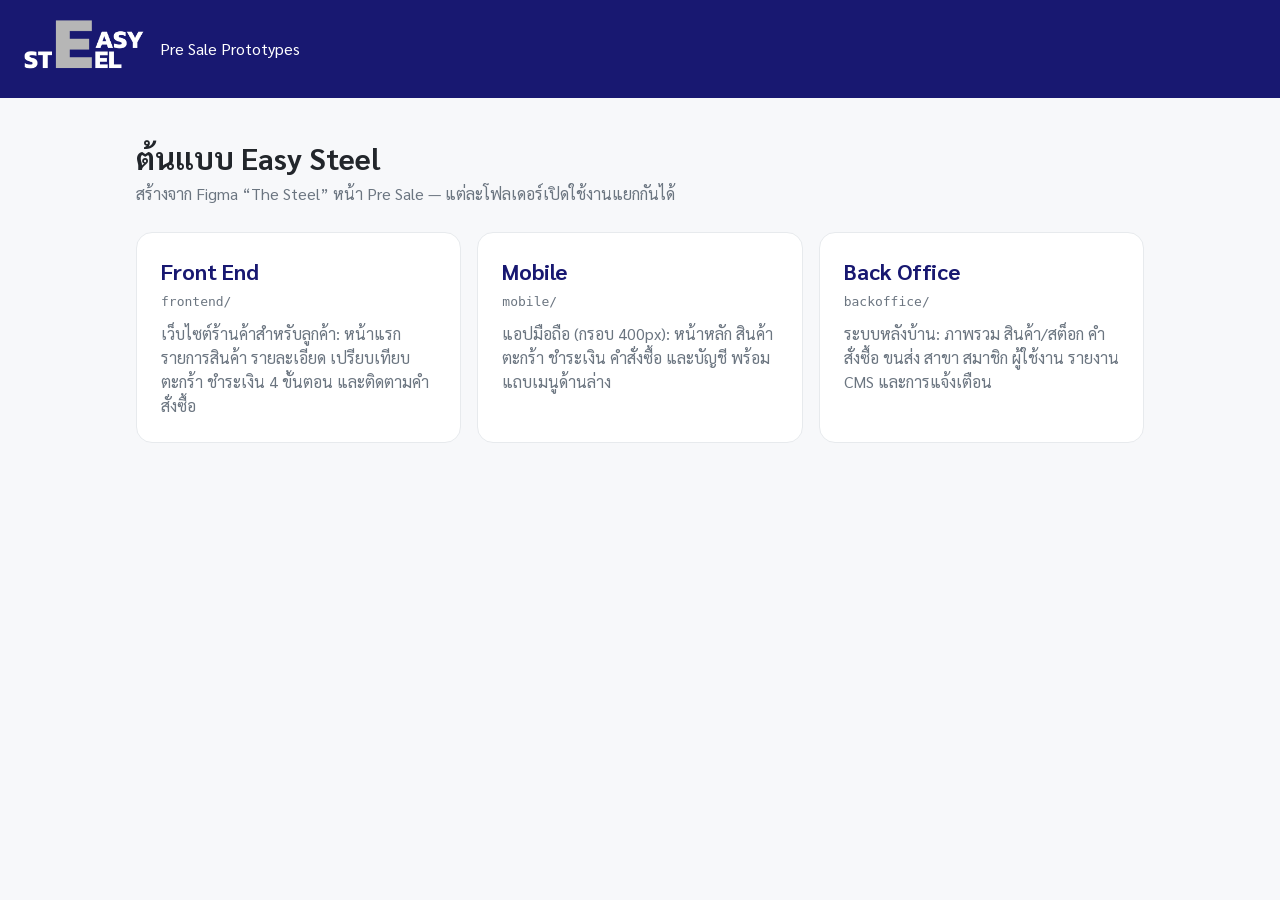
==== index.html @ 2b3379d9 "Add The Steel prototypes: back office, front end, mobile Clickable HTML/CSS/JS prototypes built from" ====
<!doctype html>
<html lang="th">
<head>
  <meta charset="utf-8">
  <meta name="viewport" content="width=device-width, initial-scale=1">
  <title>Easy Steel Prototypes</title>
  <link href="https://fonts.googleapis.com/css2?family=Sarabun:wght@400;600;700&display=swap" rel="stylesheet">
  <style>
    :root { --primary: #181871; --muted: #6b7580; --border: #e7eaed; --bg: #f7f8fa; }
    * { box-sizing: border-box; }
    body { margin: 0; font-family: 'Sarabun', system-ui, sans-serif; background: var(--bg); color: #22262b; }
    header { background: var(--primary); color: #fff; padding: 20px 24px; display: flex; align-items: center; gap: 16px; }
    header img { width: 120px; }
    main { max-width: 1040px; margin: 0 auto; padding: 40px 16px; }
    h1 { font-size: 30px; margin: 0 0 6px; }
    p.lead { color: var(--muted); margin: 0 0 28px; }
    .grid { display: grid; grid-template-columns: repeat(3, 1fr); gap: 16px; }
    a.card { background: #fff; border: 1px solid var(--border); border-radius: 16px; padding: 24px; text-decoration: none; color: inherit; transition: transform .15s, box-shadow .15s; display: block; }
    a.card:hover { transform: translateY(-2px); box-shadow: 0 12px 28px rgba(24,24,113,.12); }
    .card b { color: var(--primary); font-size: 22px; display: block; margin-bottom: 4px; }
    .card code { font-size: 13px; color: var(--muted); }
    .card p { color: var(--muted); line-height: 1.5; margin: 12px 0 0; }
    @media (max-width: 760px) { .grid { grid-template-columns: 1fr; } }
  </style>
</head>
<body>
  <header><img src="frontend/assets/logo.png" alt="Easy Steel"><span>Pre Sale Prototypes</span></header>
  <main>
    <h1>ต้นแบบ Easy Steel</h1>
    <p class="lead">สร้างจาก Figma “The Steel” หน้า Pre Sale — แต่ละโฟลเดอร์เปิดใช้งานแยกกันได้</p>
    <div class="grid">
      <a class="card" href="frontend/index.html"><b>Front End</b><code>frontend/</code><p>เว็บไซต์ร้านค้าสำหรับลูกค้า: หน้าแรก รายการสินค้า รายละเอียด เปรียบเทียบ ตะกร้า ชำระเงิน 4 ขั้นตอน และติดตามคำสั่งซื้อ</p></a>
      <a class="card" href="mobile/index.html"><b>Mobile</b><code>mobile/</code><p>แอปมือถือ (กรอบ 400px): หน้าหลัก สินค้า ตะกร้า ชำระเงิน คำสั่งซื้อ และบัญชี พร้อมแถบเมนูด้านล่าง</p></a>
      <a class="card" href="backoffice/index.html"><b>Back Office</b><code>backoffice/</code><p>ระบบหลังบ้าน: ภาพรวม สินค้า/สต็อก คำสั่งซื้อ ขนส่ง สาขา สมาชิก ผู้ใช้งาน รายงาน CMS และการแจ้งเตือน</p></a>
    </div>
  </main>
</body>
</html>
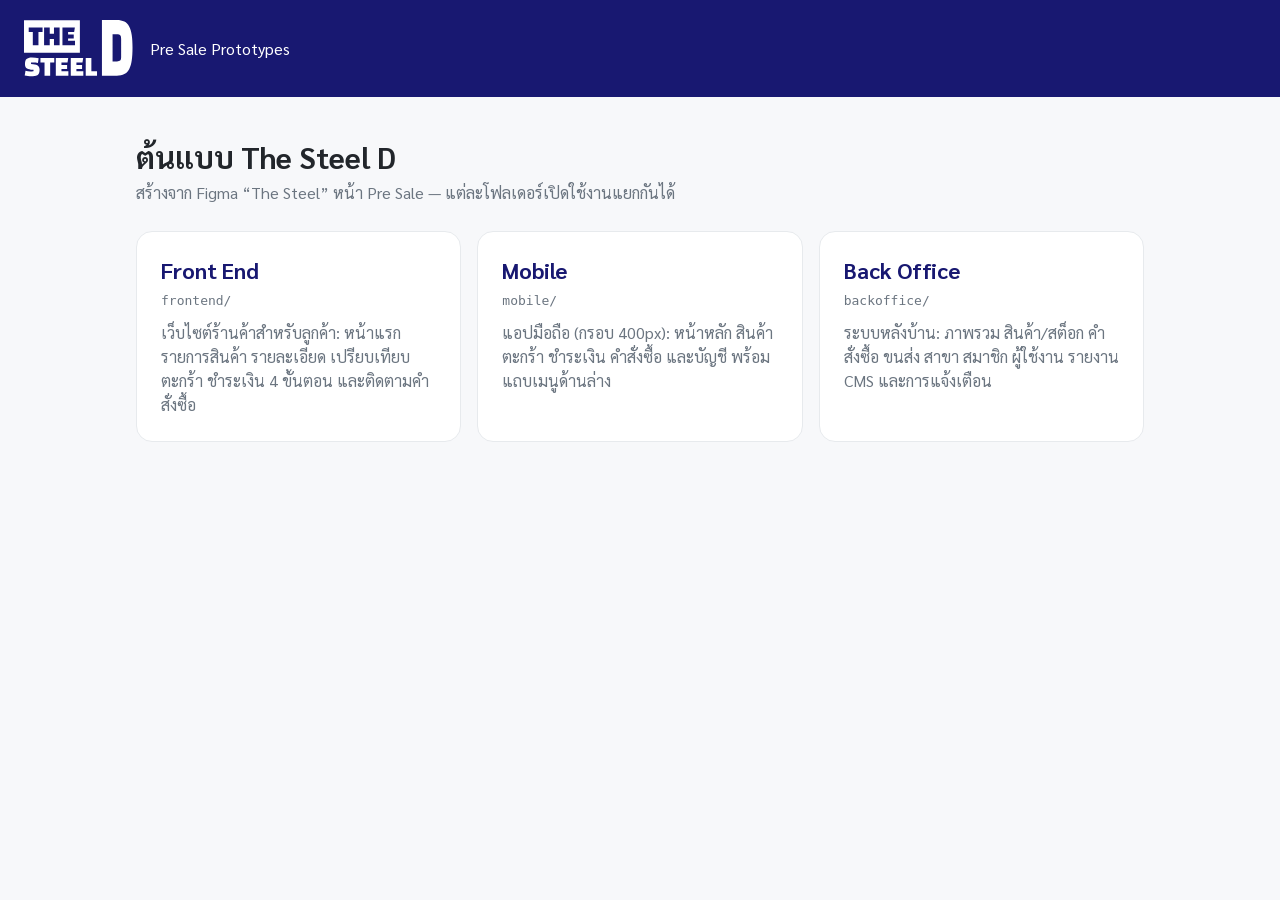
==== commit e6064f83: "Change logo" ====
--- a/index.html
+++ b/index.html
@@ -3,14 +3,14 @@
 <head>
   <meta charset="utf-8">
   <meta name="viewport" content="width=device-width, initial-scale=1">
-  <title>Easy Steel Prototypes</title>
+  <title>The Steel D Prototypes</title>
   <link href="https://fonts.googleapis.com/css2?family=Sarabun:wght@400;600;700&display=swap" rel="stylesheet">
   <style>
     :root { --primary: #181871; --muted: #6b7580; --border: #e7eaed; --bg: #f7f8fa; }
     * { box-sizing: border-box; }
     body { margin: 0; font-family: 'Sarabun', system-ui, sans-serif; background: var(--bg); color: #22262b; }
     header { background: var(--primary); color: #fff; padding: 20px 24px; display: flex; align-items: center; gap: 16px; }
-    header img { width: 120px; }
+    header img { width: 110px; }
     main { max-width: 1040px; margin: 0 auto; padding: 40px 16px; }
     h1 { font-size: 30px; margin: 0 0 6px; }
     p.lead { color: var(--muted); margin: 0 0 28px; }
@@ -24,9 +24,9 @@
   </style>
 </head>
 <body>
-  <header><img src="frontend/assets/logo.png" alt="Easy Steel"><span>Pre Sale Prototypes</span></header>
+  <header><img src="frontend/assets/logo.svg" alt="The Steel D"><span>Pre Sale Prototypes</span></header>
   <main>
-    <h1>ต้นแบบ Easy Steel</h1>
+    <h1>ต้นแบบ The Steel D</h1>
     <p class="lead">สร้างจาก Figma “The Steel” หน้า Pre Sale — แต่ละโฟลเดอร์เปิดใช้งานแยกกันได้</p>
     <div class="grid">
       <a class="card" href="frontend/index.html"><b>Front End</b><code>frontend/</code><p>เว็บไซต์ร้านค้าสำหรับลูกค้า: หน้าแรก รายการสินค้า รายละเอียด เปรียบเทียบ ตะกร้า ชำระเงิน 4 ขั้นตอน และติดตามคำสั่งซื้อ</p></a>
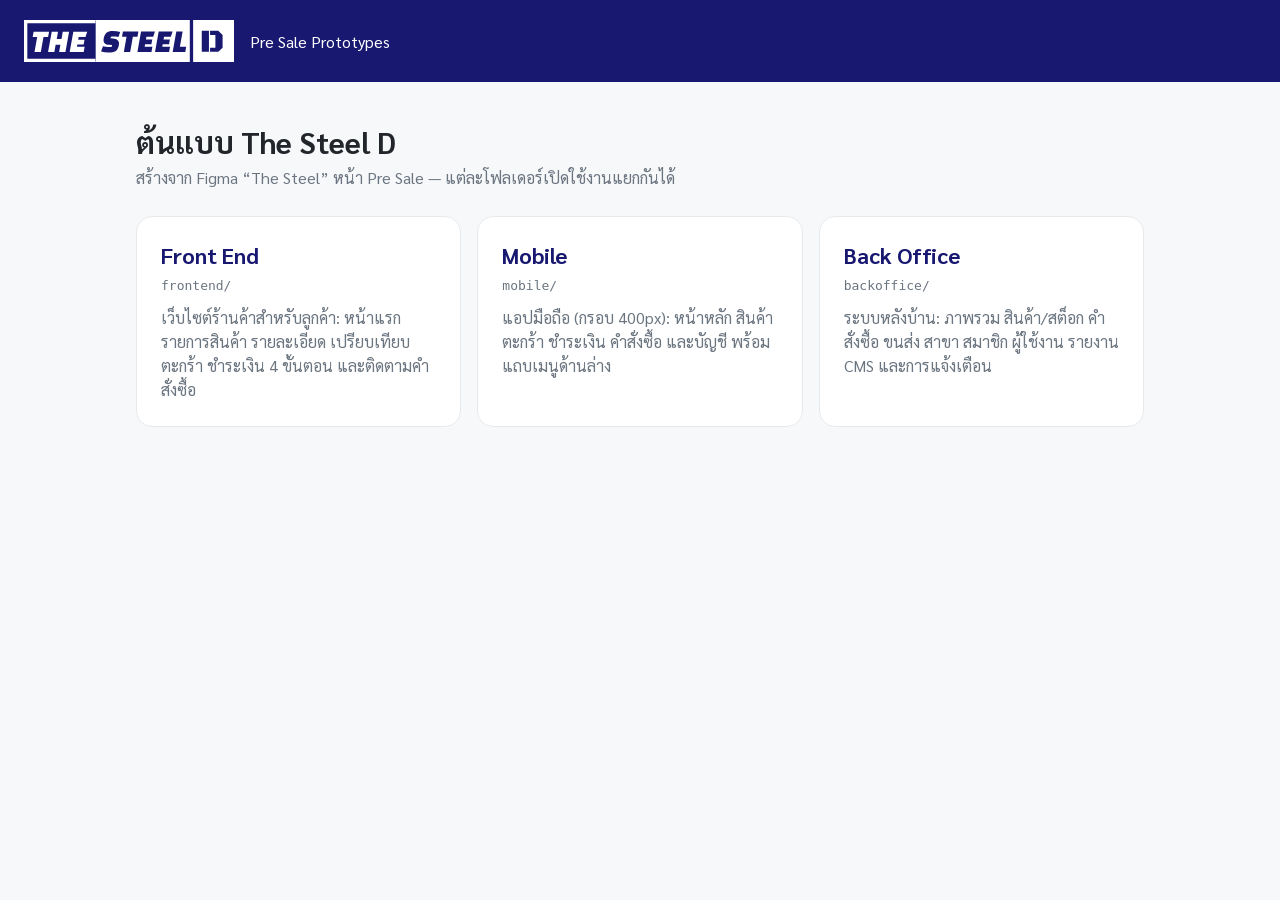
==== commit 0533f1e4: "Apply new logo" ====
--- a/index.html
+++ b/index.html
@@ -10,7 +10,7 @@
     * { box-sizing: border-box; }
     body { margin: 0; font-family: 'Sarabun', system-ui, sans-serif; background: var(--bg); color: #22262b; }
     header { background: var(--primary); color: #fff; padding: 20px 24px; display: flex; align-items: center; gap: 16px; }
-    header img { width: 110px; }
+    header img { width: 210px; }
     main { max-width: 1040px; margin: 0 auto; padding: 40px 16px; }
     h1 { font-size: 30px; margin: 0 0 6px; }
     p.lead { color: var(--muted); margin: 0 0 28px; }
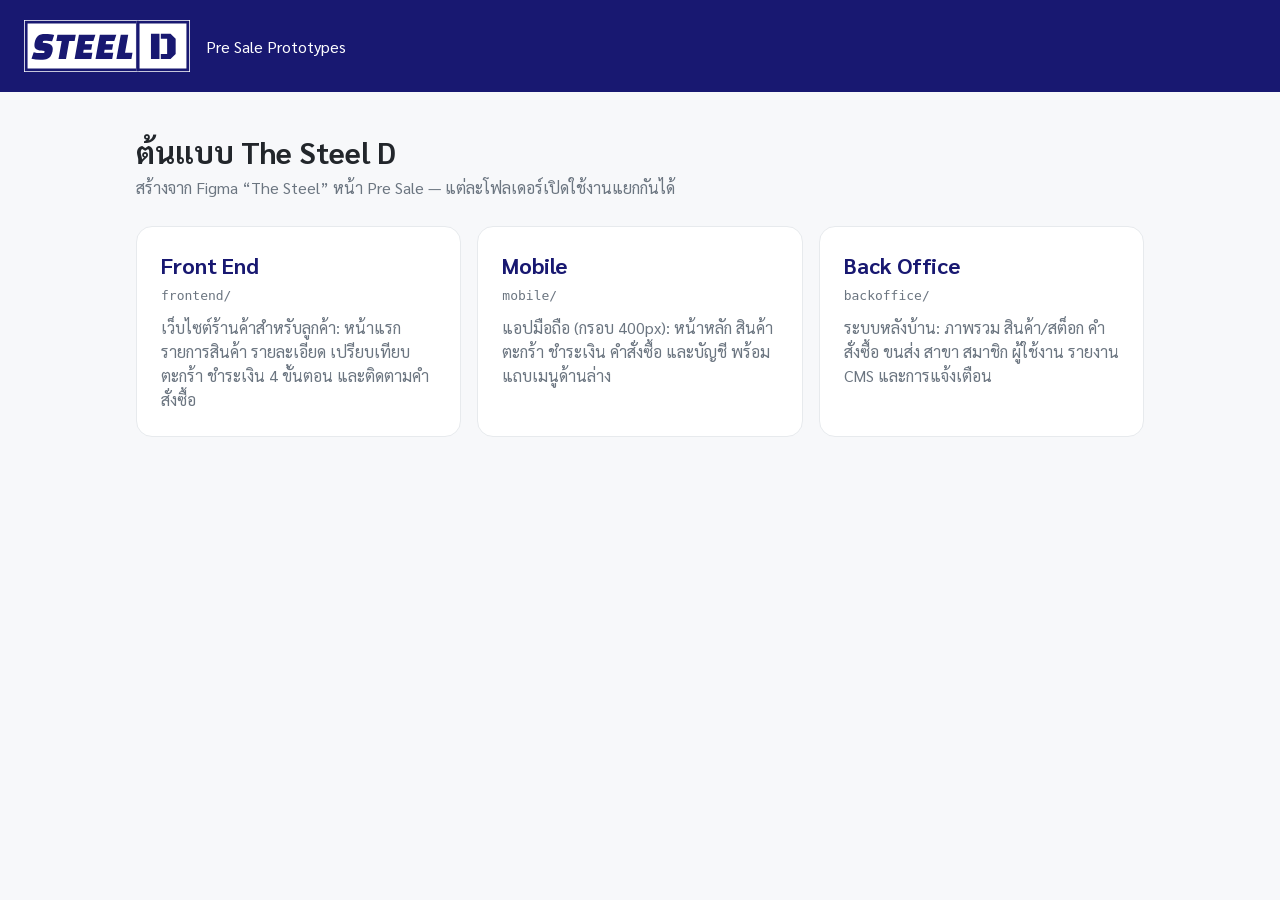
==== commit 9718b814: "Change logo to latest version" ====
--- a/index.html
+++ b/index.html
@@ -10,7 +10,7 @@
     * { box-sizing: border-box; }
     body { margin: 0; font-family: 'Sarabun', system-ui, sans-serif; background: var(--bg); color: #22262b; }
     header { background: var(--primary); color: #fff; padding: 20px 24px; display: flex; align-items: center; gap: 16px; }
-    header img { width: 210px; }
+    header img { width: 166px; display: block; }
     main { max-width: 1040px; margin: 0 auto; padding: 40px 16px; }
     h1 { font-size: 30px; margin: 0 0 6px; }
     p.lead { color: var(--muted); margin: 0 0 28px; }
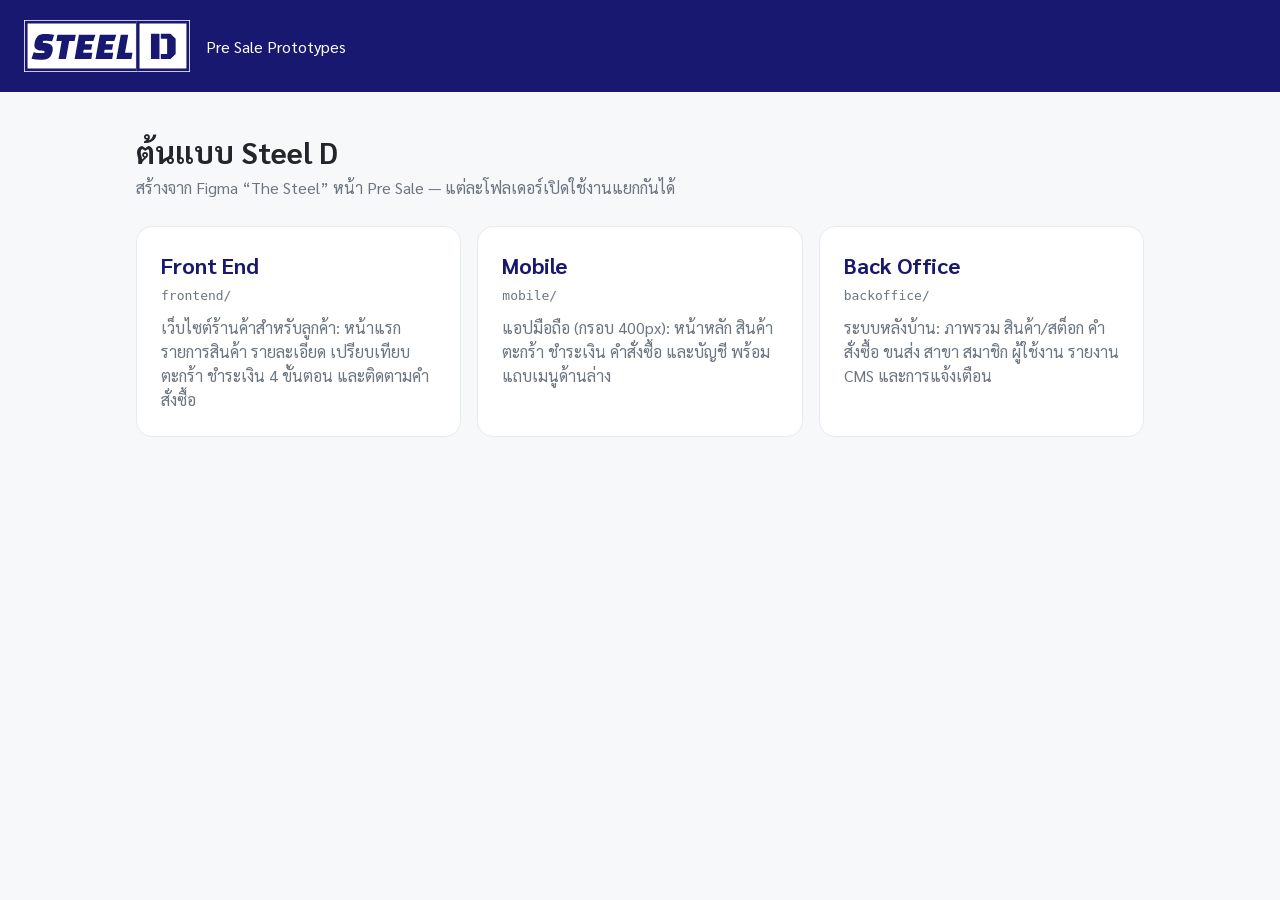
==== commit a897eb4f: "Update title to STEEL D" ====
--- a/index.html
+++ b/index.html
@@ -3,7 +3,7 @@
 <head>
   <meta charset="utf-8">
   <meta name="viewport" content="width=device-width, initial-scale=1">
-  <title>The Steel D Prototypes</title>
+  <title>Steel D Prototypes</title>
   <link href="https://fonts.googleapis.com/css2?family=Sarabun:wght@400;600;700&display=swap" rel="stylesheet">
   <style>
     :root { --primary: #181871; --muted: #6b7580; --border: #e7eaed; --bg: #f7f8fa; }
@@ -24,9 +24,9 @@
   </style>
 </head>
 <body>
-  <header><img src="frontend/assets/logo.svg" alt="The Steel D"><span>Pre Sale Prototypes</span></header>
+  <header><img src="frontend/assets/logo.svg" alt="Steel D"><span>Pre Sale Prototypes</span></header>
   <main>
-    <h1>ต้นแบบ The Steel D</h1>
+    <h1>ต้นแบบ Steel D</h1>
     <p class="lead">สร้างจาก Figma “The Steel” หน้า Pre Sale — แต่ละโฟลเดอร์เปิดใช้งานแยกกันได้</p>
     <div class="grid">
       <a class="card" href="frontend/index.html"><b>Front End</b><code>frontend/</code><p>เว็บไซต์ร้านค้าสำหรับลูกค้า: หน้าแรก รายการสินค้า รายละเอียด เปรียบเทียบ ตะกร้า ชำระเงิน 4 ขั้นตอน และติดตามคำสั่งซื้อ</p></a>
